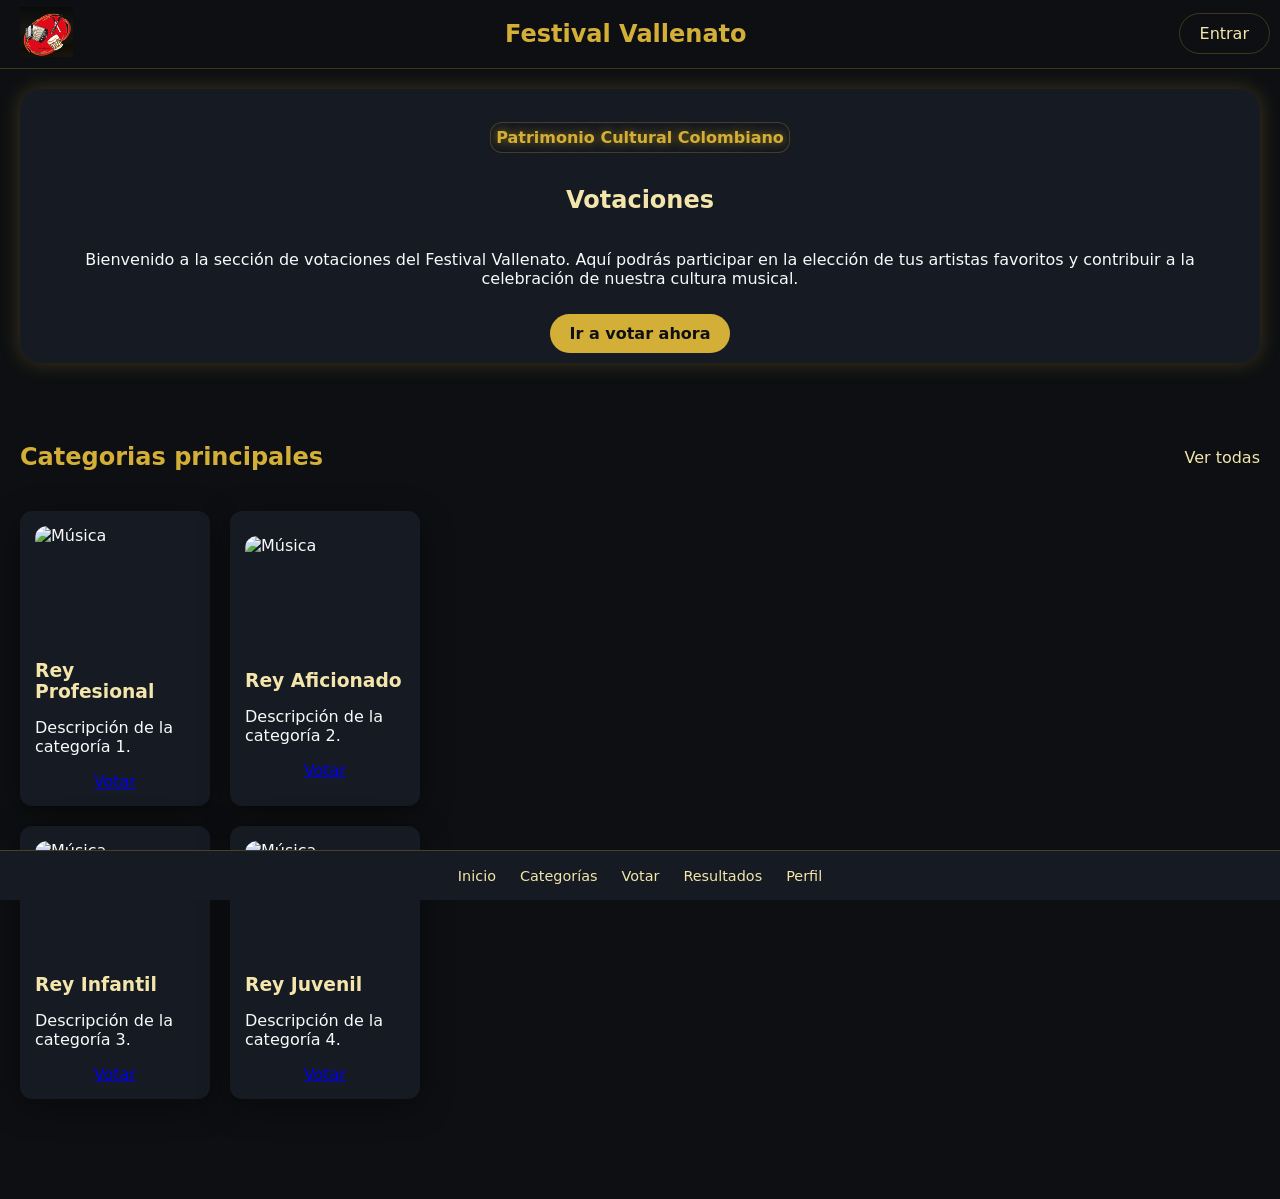
==== templates/index.html @ 5cdb3112 "Reorganización de carpetas y archivos continuación" ====
<!DOCTYPE html>
<html lang="en">
<head>
    <meta charset="UTF-8">
    <meta name="viewport" content="width=device-width, initial-scale=1.0">
    <title>Votaciones</title>
    <link rel="stylesheet" href="/Styles.css">
</head>
<body>
    <div class="container">
        <header class="header-var">
            <div class="logo">
                <img src="/img/logo.png" alt="Logo">
            </div>
            <div class="header-title">
                <h2>Festival Vallenato</h2>
            </div>
            <div class="login-button">
                <a href="login.html">Entrar</a>
            </div>
        </header>
    
        <main class="main-content">
            <article class="voting-section">
                <h2>Patrimonio Cultural Colombiano</h2>  
                <h1>Votaciones</h1>
                <p>Bienvenido a la sección de votaciones del Festival Vallenato. Aquí podrás participar en la elección de tus artistas favoritos y contribuir a la celebración de nuestra cultura musical.</p>
                <div class="voting-button">
                    <a href="voting.html" class="btn">Ir a votar ahora</a>
                </div>
            </article>
    
            <section id="categories" class="categories-section">
                <header class="categories-header">
                    <h2>Categorias principales</h2>
                    <a href="categorias.html" >Ver todas</a>
                </header>
                
                <div class="categories-grid">
                    <article class="category-card card-1">
                        <img src="/img/music.png" alt="Música">
                        <div>
                            <h3>Rey Profesional</h3>
                            <p>Descripción de la categoría 1.</p>
                        </div>
                        <footer class="category-footer">
                            <a href="voting.html" class="btn">Votar</a>
                        </footer>
                    </article>
                    <article class="category-card card-2">
                        <img src="/img/music2.png" alt="Música">
                        <div>
                            <h3>Rey Aficionado</h3>
                            <p>Descripción de la categoría 2.</p>
                        </div>
                        <footer class="category-footer">
                            <a href="voting.html" class="btn">Votar</a>
                        </footer>
                    </article>
                    <article class="category-card card-3">
                        <img src="/img/music2.png" alt="Música">
                        <div>
                            <h3>Rey Infantil</h3>
                            <p>Descripción de la categoría 3.</p>
                        </div>
                        <footer class="category-footer">
                            <a href="voting.html" class="btn">Votar</a>
                        </footer>
                    </article>
                    <article class="category-card card-4">
                        <img src="/img/music.png" alt="Música">
                        <div>
                            <h3>Rey Juvenil</h3>
                            <p>Descripción de la categoría 4.</p>
                        </div>
                        <footer class="category-footer">
                            <a href="voting.html" class="btn">Votar</a>
                        </footer>
                    </article>
                </div>
            </section>    
            
        </main> 
    
        <footer class="footer-var">
            <header class="footer-header">
                <div class="footer-content">
                    <nav class="footer-nav">
                        <ul class="footer-menu">
                            <li class="footer-item"><a href="#">Inicio</a></li>
                            <li class="footer-item"><a href="#categories">Categorías</a></li>
                            <li class="footer-item"><a href="#">Votar</a></li>
                            <li class="footer-item"><a href="#">Resultados</a></li>
                            <li class="footer-item"><a href="#">Perfil</a></li>
                        </ul>
                    </nav>
                </div>
            </header>
        </footer>
    </div>
</body>
</html>
---- Styles.css ----
/* ------- VARIABLES CSS PARA EL FESTIVAL VALLENATO -------*/

:root {
  /* ==========================================
     PALETA DE COLORES - FESTIVAL VALLENATO
     ========================================== */
  --bg-primary: #0d0f12;       /* Fondo principal oscuro ultra profundo */
  --bg-secondary: #161a22;     /* Fondo secundario para tarjetas y contenedores */
  --bg-glass: rgba(22, 26, 34, 0.75); /* Efecto vidrio translúcido */
  --text-secondary: #475569;
  --text-muted: #94a3b8;
  
  --accent-gold: #d4af37;      /* Dorado principal elegante */
  --accent-gold-light: #f3e5ab;/* Dorado claro para brillos y hovers */
  --accent-gold-dark: #997a15; /* Dorado oscuro para sombras o contrastes */
  --accent-ochre: #c28e38;     /* Ocre cálido de acento */
  --accent-red: #c92a2a;       /* Rojo vibrante para alertas o botones de acción */
  
  --text-main: #f8f9fa;        /* Texto principal (blanco suave) */
  --text-muted: #9ba1a6;       /* Texto secundario (gris atenuado) */
  
  --border-color: rgba(212, 175, 55, 0.25); /* Bordes sutiles con destello dorado */
  
  /* ==========================================
     TIPOGRAFÍA
     ========================================== */
  --font-family: 'Inter', system-ui, -apple-system, BlinkMacSystemFont, "Segoe UI", Roboto, sans-serif;
  
  /* ==========================================
     BORDES Y RADIOS (BORDER RADIUS)
     ========================================== */
  --radius-sm: 6px;
  --radius-md: 12px;
  --radius-lg: 20px;
  --radius-pill: 50px;
  
  /* ==========================================
     SOMBRAS Y EFECTOS GLOW
     ========================================== */
  --shadow-card: 0 8px 32px rgba(0, 0, 0, 0.4);
  --shadow-gold-glow: 0 0 20px rgba(212, 175, 55, 0.25);
  --transition-smooth: all 0.3s cubic-bezier(0.4, 0, 0.2, 1);
}

/* ----------- Variables CSS END -------------*/

/* ==========================================
   RESET DE ESTILOS Y BOX-SIZING
   ========================================== */

body, article, section, header, footer, nav, main {
  margin: 0;
  padding: 0;
  box-sizing: border-box;
}

body{
  background-color: var(--bg-primary);
  color: var(--text-main);
  font-family: var(--font-family);
}

/* ==========================================
   CONTENEDOR PRINCIPAL
   ========================================== */

.container {
  margin: 0px;
}

/* ==========================================
   ESTILOS DEL HEADER VAR
   ========================================== */

.header-var {

    display: flex;
    flex-direction: row;
    justify-content: space-between;
    align-items: center;
    background-color: var(--bg-primary);
    width: 100%;
    border-bottom: 1px solid var(--border-color);
    color: var(--accent-gold);
}

.logo img {
    height: 50px;
    width: auto;
    margin-left: 20px;
}

.login-button {
   margin-right: 10px;
   
   a {
      background-color: var(--bg-primary);
      color: var(--accent-gold-light);
      border: 1px solid var(--border-color);
      padding: 10px 20px;
      border-radius: var(--radius-pill);
      cursor: pointer;
      transition: var(--transition-smooth);
      text-decoration: none;

      &:hover {
         background-color: var(--accent-ochre);
         color: var(--bg-primary);
      }
   }
}


/*----------- ESTILOS DEL MAIN CONTENT -------------*/

.main-content {
    margin: 20px auto;
}

/* ==========================================
   ESTILOS DE LA SECCIÓN DE VOTACIONES
   ========================================== */

.voting-section {

   background-color: var(--bg-secondary);
   padding: 20px;
   border-radius: var(--radius-lg);
   box-shadow: var(--shadow-gold-glow);
   display: flex;
   flex-direction: column;
   align-items: center;
   justify-content: center;
   text-align: center;
   margin: 0px 20px;


   h1 {
        color: var(--accent-gold-light);
        
   }

   h2 {
        color: var(--accent-gold);
        border: 1px solid var(--border-color);
        border-radius: var(--radius-md);
        padding: 5px;
        background-color: var(--bg-glass);
        text-shadow: 0 0 10px var(--accent-gold-dark);
        font-size: 1rem;
        width: fit-content;
   }
   
   .voting-button {
      margin-top: 20px;

      a {
         background-color: var(--accent-gold);
         color: var(--bg-primary);
         border: none;
         padding: 10px 20px;
         border-radius: var(--radius-pill);
         cursor: pointer;
         transition: var(--transition-smooth);
         font-weight: bold;
         text-decoration: none;

         &:hover {
            background-color: var(--accent-ochre);
            color: var(--bg-primary);
         }
      }
   }

}

/* ==========================================
   ESTILOS DE LA SECCIÓN DE CATEGORÍAS
   ========================================== */

   .categories-section {
      margin-top: 40px;
      padding: 20px;
   }

   .categories-header {
      display: flex;
      justify-content: space-between;
      align-items: center;
      margin-bottom: 20px;
      color: var(--accent-gold);

      a{
         color: var(--accent-gold-light);
         text-decoration: none;
         transition: var(--transition-smooth);

         &:hover {
            color: var(--accent-ochre);
            text-decoration: underline;
         }
      }
   }

   .categories-grid {
      display: grid;
      grid-template-columns: 1fr 1fr ;
      gap: 20px;
      max-width: 400px;

   }

   .category-card {
      background-color: var(--bg-secondary);
      padding: 15px;
      border-radius: var(--radius-md);
      box-shadow: var(--shadow-card);
      transition: var(--transition-smooth);
      display: flex;
      flex-direction: column;
      align-items: center; 
      justify-content: center;

      &:hover {
         box-shadow: var(--shadow-gold-glow);
         transform: translateY(-5px);
      }

      img {
         width: 100%;
         height: 100px;
         border-radius: var(--radius-md);
         margin-bottom: 15px;
      }

      h3 {
         color: var(--accent-gold-light);
         margin-bottom: 10px;
      }

      p {
         color: var(--text-mutefd);
      }
   }

   
/*----------- MAIN CONTENT END -------------*/

/* ---------- ESTILOS DEL FOOTER NAVBAR -------------*/

.footer-var {
    background-color: var(--bg-primary);
    color: var(--accent-gold);
}

.footer-menu {
   list-style: none;
   display: flex;
   gap: 20px;
   align-items: center;
   justify-content: center;
}


.footer-nav {
    background-color: var(--bg-secondary);
    color: var(--accent-gold-light);
    padding: 10px 0;
    z-index: 100;
    border-top: 1px solid var(--border-color);
}

.footer-nav ul {
    display: flex;
    justify-content: center;
    gap: 1.5rem;
    list-style: none;
    margin: 0;
    padding: 0 1rem;
    flex-wrap: wrap;
}

.footer-item a {
   color: var(--accent-gold-light);
   text-decoration: none;
   transition: var(--transition-smooth);
   font-size: 0.9rem;
   font-weight: 500;

   &:hover {
      color: var(--accent-ochre);
      text-decoration: underline;
   }
}



.footer-nav {
    position: fixed;
    bottom: 0;
    left: 0;
    right: 0;
    width: 100%;
    background-color: var(--bg-secondary);
    border-top: 1px solid var(--border-color);
    z-index: 1000;
    padding: 15px 0;
}
body {
    padding-bottom: 60px;
}
.footer-menu {
    gap: 10px;
}


/* ---------- END FOOTER VAR -------------*/




/*--------- Login Page Styles --------*/

.login-container {
    display: flex;
    flex-direction: column;
    align-items: center;
    justify-content: center;
    height: 50vh;
    padding: 50px;
}

.login-form {
    background-color: var(--bg-secondary);
    padding: 30px;
    border-radius: var(--radius-lg);
    box-shadow: var(--shadow-card);
    width: 100%;
    max-width: 400px;
}
.login-header {
    text-align: center;
    margin-bottom: 20px;
}

.login-header h1 {
    color: var(--accent-gold);
    margin-bottom: 10px;
}

.login-header p {
    color: var(--text-muted);
}


.login-fields {
    display: flex;
    flex-direction: column;
    gap: 15px;

   input[type="submit"] {
        background-color: var(--accent-gold);
        color: var(--bg-primary);
        border: none;
        padding: 10px 20px;
        border-radius: var(--radius-pill);
        cursor: pointer;
        transition: var(--transition-smooth);
        font-weight: bold;

        &:hover {
            background-color: var(--accent-ochre);
            color: var(--bg-primary);
        }
    }
}

.form-control {
    padding: 10px;
    border: 1px solid var(--border-color);
    border-radius: var(--radius-md);
    background-color: var(--bg-primary);
    color: var(--text-main);
    transition: var(--transition-smooth);
}

.login-footer {
    text-align: center;
    margin-top: 20px;
}

/*--------- Login Page END --------*/

/* -------- Register Page Styles --------*/

.register-container {
    display: flex;
    flex-direction: column;
    align-items: center;
    justify-content: center;
    height: 50vh;
    padding: 50px;
    margin-top: 90px;
}

.register-form {
    background-color: var(--bg-secondary);
    padding: 30px;
    border-radius: var(--radius-lg);
    box-shadow: var(--shadow-card);
    width: 100%;
    max-width: 400px;
}

.register-header {
    text-align: center;
    margin-bottom: 20px;
}

.register-header h1 {
    color: var(--accent-gold);
    margin-bottom: 10px;
}

.register-header p {
    color: var(--text-muted);
}

.register-fields {
    display: flex;
    flex-direction: column;
    gap: 15px;

    input[type="submit"] {
        background-color: var(--accent-gold);
        color: var(--bg-primary);
        border: none;
        padding: 10px 20px;
        border-radius: var(--radius-pill);
        cursor: pointer;
        transition: var(--transition-smooth);
        font-weight: bold;

        &:hover {
            background-color: var(--accent-ochre);
            color: var(--bg-primary);
        }
    }
}

.register-footer {
    text-align: center;
    margin-top: 20px;
}

/* -------- Register Page END --------*/

/*-------- Categorias Page Styles --------*/

.categorias-container {
    height: 100vh;
    padding: 0px;
}

.categorias-wrapper {
   display: flex;
   flex-direction: column;
   align-items: center;
   justify-content: center;
   height: 100%;
   gap: 10px;
}

.categorias-header{
   text-align: center;
   font-size: 1rem;

   h1{
      color: var(--accent-ochre);
   }

   p{
      color:var(--text-muted);
   }

}

.tarjeta-categoria{
   display: flex;
   flex-direction: row;
   align-items: center;
   justify-content: center;
   gap: 6px;
   background-color: var(--bg-secondary);
   border-radius: var(--radius-md);
   box-shadow: var(--shadow-card);
   cursor: pointer;
   padding: 10px;
   margin: 4px;

   &:hover {
      box-shadow: var(--shadow-gold-glow);
      transform: translateY(-3px);
   }


}

.card-header h2 {
   color: var(--accent-gold);
}

.card-header p {
   color: var(--text-muted);
}

.card-footer a {
   color: var(--accent-gold-light);
   text-decoration: none;
}
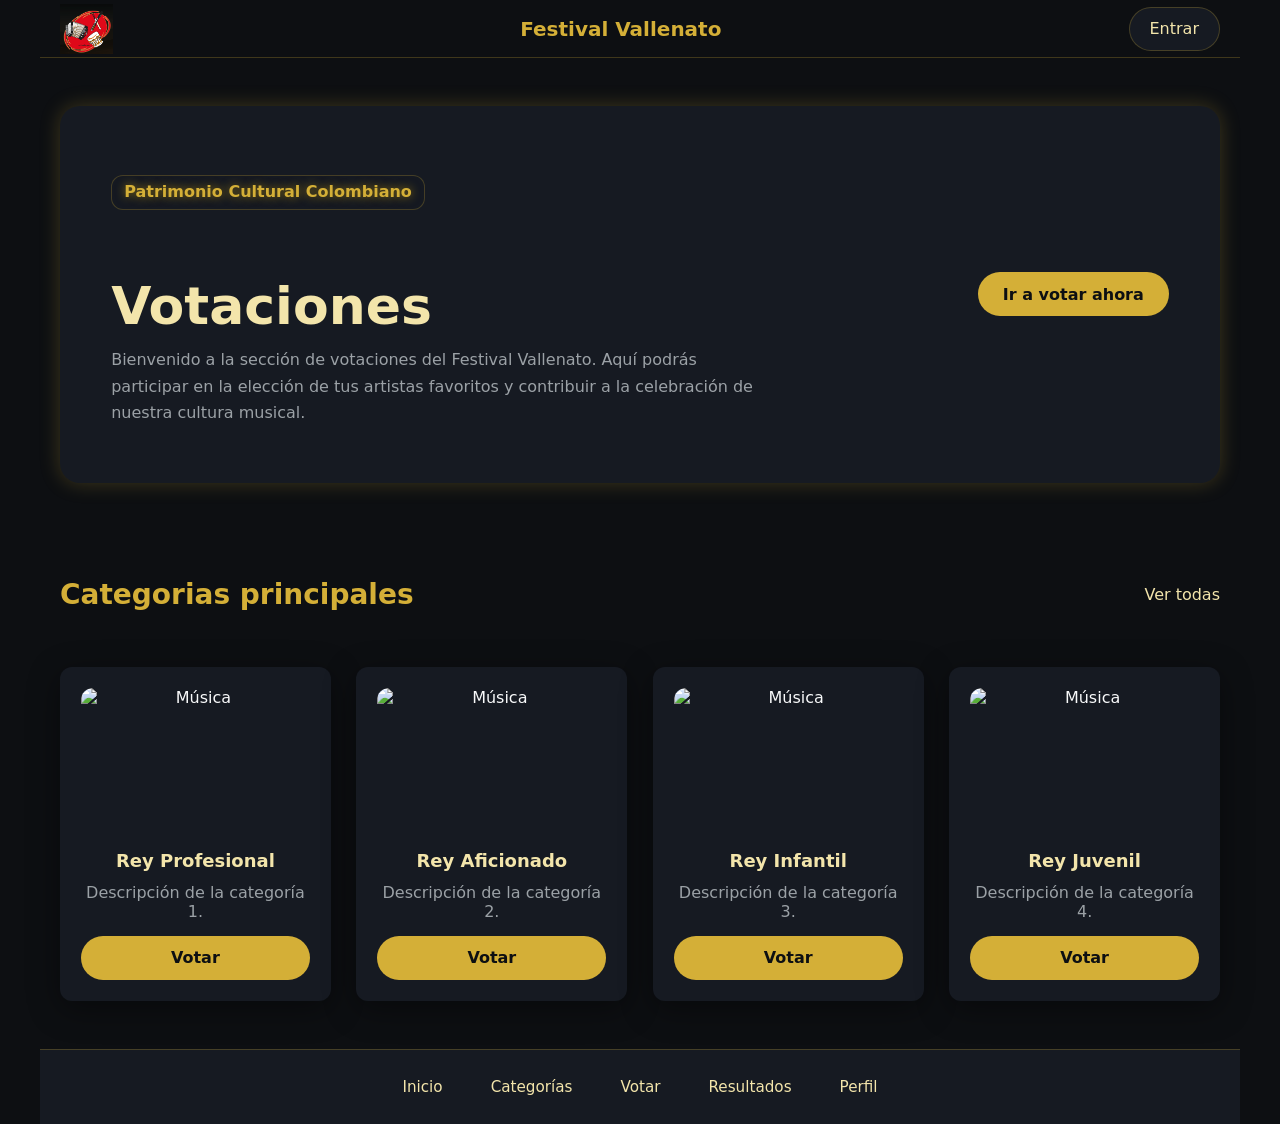
==== commit 0a91c575: "Actualizacion de las rutasd de las secciones creadas hasta el momento" ====
--- a/templates/index.html
+++ b/templates/index.html
@@ -16,7 +16,7 @@
                 <h2>Festival Vallenato</h2>
             </div>
             <div class="login-button">
-                <a href="login.html">Entrar</a>
+                <a href="/templates/public/login.html">Entrar</a>
             </div>
         </header>
     
@@ -26,14 +26,14 @@
                 <h1>Votaciones</h1>
                 <p>Bienvenido a la sección de votaciones del Festival Vallenato. Aquí podrás participar en la elección de tus artistas favoritos y contribuir a la celebración de nuestra cultura musical.</p>
                 <div class="voting-button">
-                    <a href="voting.html" class="btn">Ir a votar ahora</a>
+                    <a href="/templates/public/votaciones.html" class="btn">Ir a votar ahora</a>
                 </div>
             </article>
     
             <section id="categories" class="categories-section">
                 <header class="categories-header">
                     <h2>Categorias principales</h2>
-                    <a href="categorias.html" >Ver todas</a>
+                    <a href="/templates/public/categorias.html" >Ver todas</a>
                 </header>
                 
                 <div class="categories-grid">
--- a/Styles.css
+++ b/Styles.css
@@ -42,6 +42,23 @@
   --shadow-card: 0 8px 32px rgba(0, 0, 0, 0.4);
   --shadow-gold-glow: 0 0 20px rgba(212, 175, 55, 0.25);
   --transition-smooth: all 0.3s cubic-bezier(0.4, 0, 0.2, 1);
+
+  /* ==========================================
+     LAYOUT Y TOKENS DE ESCALADO
+     ========================================== */
+  --content-max: 1200px;      /* Ancho maximo del shell de contenido */
+  --content-narrow: 720px;    /* Bloques de lectura (hero, forms)   */
+  --gutter: 20px;             /* Padding lateral minimo (movil)    */
+
+  /* ==========================================
+     BREAKPOINTS
+     Las custom properties NO son usables dentro
+     de @media, asi que se declaran aqui solo como
+     documentacion y se usan en crudo mas abajo:
+       768px  -> tablet vertical
+       1024px -> tablet apaisado
+       1100px -> escritorio (grid de 4 columnas)
+     ========================================== */
 }
 
 /* ----------- Variables CSS END -------------*/
@@ -49,6 +66,11 @@
 /* ==========================================
    RESET DE ESTILOS Y BOX-SIZING
    ========================================== */
+
+
+*, *::before, *::after {
+  box-sizing: border-box;
+}
 
 body, article, section, header, footer, nav, main {
   margin: 0;
@@ -56,10 +78,62 @@
   box-sizing: border-box;
 }
 
+img {
+  display: block;
+  max-width: 100%;
+  height: auto;
+}
+
 body{
   background-color: var(--bg-primary);
   color: var(--text-main);
   font-family: var(--font-family);
+  min-height: 100dvh;
+  display: flex;
+  flex-direction: column;
+}
+
+/* ==========================================
+   COMPONENTE: BOTONES
+   ========================================== */
+
+.btn,
+.voting-button a,
+.login-fields input[type="submit"],
+.register-fields input[type="submit"] {
+   display: inline-flex;
+   align-items: center;
+   justify-content: center;
+   min-height: 44px;
+   padding: 10px 24px;
+   background-color: var(--accent-gold);
+   color: var(--bg-primary);
+   border: 1px solid transparent;
+   border-radius: var(--radius-pill);
+   font-family: inherit;
+   font-size: 1rem;
+   font-weight: 600;
+   line-height: 1.2;
+   text-align: center;
+   text-decoration: none;
+   white-space: nowrap;
+   cursor: pointer;
+   transition: var(--transition-smooth);
+
+   &:hover {
+      background-color: var(--accent-ochre);
+      color: var(--bg-primary);
+      transform: translateY(-1px);
+   }
+
+   &:active {
+      transform: translateY(0);
+   }
+
+   &:focus-visible {
+      outline: 2px solid var(--accent-gold-light);
+      outline-offset: 3px;
+   }
 }
 
 /* ==========================================
@@ -67,7 +141,12 @@
    ========================================== */
 
 .container {
-  margin: 0px;
+  margin: 0 auto;
+  max-width: var(--content-max);
+  width: 100%;
+  display: flex;
+  flex-direction: column;
+  flex: 1;
 }
 
 /* ==========================================
@@ -80,23 +159,32 @@
     flex-direction: row;
     justify-content: space-between;
     align-items: center;
+    gap: 16px;
     background-color: var(--bg-primary);
     width: 100%;
     border-bottom: 1px solid var(--border-color);
     color: var(--accent-gold);
+    padding-inline: max(var(--gutter), (100% - var(--content-max)) / 2);
+}
+
+.header-title h2 {
+    font-size: clamp(1rem, 0.95rem + 0.4vw, 1.25rem);
+    white-space: nowrap;
+    overflow: hidden;
+    text-overflow: ellipsis;
 }
 
 .logo img {
     height: 50px;
     width: auto;
-    margin-left: 20px;
+    flex-shrink: 0;
 }
 
 .login-button {
-   margin-right: 10px;
-   
+   flex-shrink: 0;
+
    a {
-      background-color: var(--bg-primary);
+      background-color: var(--bg-secondary);
       color: var(--accent-gold-light);
       border: 1px solid var(--border-color);
       padding: 10px 20px;
@@ -104,11 +192,20 @@
       cursor: pointer;
       transition: var(--transition-smooth);
       text-decoration: none;
+      display: inline-flex;
+      align-items: center;
+      justify-content: center;
+      min-height: 44px;
 
       &:hover {
          background-color: var(--accent-ochre);
          color: var(--bg-primary);
       }
+
+      &:focus-visible {
+         outline: 2px solid var(--accent-gold-light);
+         outline-offset: 3px;
+      }
    }
 }
 
@@ -116,7 +213,11 @@
 /*----------- ESTILOS DEL MAIN CONTENT -------------*/
 
 .main-content {
-    margin: 20px auto;
+    width: 100%;
+    max-width: var(--content-max);
+    margin: clamp(24px, 4vw, 48px) auto;
+    padding-inline: var(--gutter);
+    flex: 1;
 }
 
 /* ==========================================
@@ -126,7 +227,7 @@
 .voting-section {
 
    background-color: var(--bg-secondary);
-   padding: 20px;
+   padding: clamp(24px, 5vw, 56px) clamp(20px, 4vw, 64px);
    border-radius: var(--radius-lg);
    box-shadow: var(--shadow-gold-glow);
    display: flex;
@@ -134,44 +235,39 @@
    align-items: center;
    justify-content: center;
    text-align: center;
-   margin: 0px 20px;
+   margin: 0px auto;
+   width: 100%;
 
 
    h1 {
         color: var(--accent-gold-light);
-        
+        font-size: clamp(2rem, 1.4rem + 3vw, 3.25rem);
+        line-height: 1.1;
+        margin-bottom: 0;
    }
 
    h2 {
         color: var(--accent-gold);
         border: 1px solid var(--border-color);
         border-radius: var(--radius-md);
-        padding: 5px;
+        padding: 5px 12px;
         background-color: var(--bg-glass);
         text-shadow: 0 0 10px var(--accent-gold-dark);
         font-size: 1rem;
+        line-height: 1.4;
         width: fit-content;
-   }
-   
+        max-width: 100%;
+   }
+
+   > p {
+        max-width: 65ch;
+        color: var(--text-muted);
+        line-height: 1.65;
+        margin: 0;
+   }
+
    .voting-button {
-      margin-top: 20px;
-
-      a {
-         background-color: var(--accent-gold);
-         color: var(--bg-primary);
-         border: none;
-         padding: 10px 20px;
-         border-radius: var(--radius-pill);
-         cursor: pointer;
-         transition: var(--transition-smooth);
-         font-weight: bold;
-         text-decoration: none;
-
-         &:hover {
-            background-color: var(--accent-ochre);
-            color: var(--bg-primary);
-         }
-      }
+      margin-top: clamp(20px, 3vw, 32px);
    }
 
 }
@@ -181,56 +277,76 @@
    ========================================== */
 
    .categories-section {
-      margin-top: 40px;
-      padding: 20px;
+      margin-top: clamp(40px, 6vw, 72px);
+      padding: 0px;
    }
 
    .categories-header {
       display: flex;
       justify-content: space-between;
       align-items: center;
-      margin-bottom: 20px;
+      gap: 16px;
+      margin-bottom: clamp(20px, 3vw, 32px);
       color: var(--accent-gold);
+      flex-wrap: wrap;
+
+      h2 {
+         font-size: clamp(1.25rem, 1rem + 1vw, 1.75rem);
+         line-height: 1.2;
+      }
 
       a{
          color: var(--accent-gold-light);
          text-decoration: none;
          transition: var(--transition-smooth);
+         font-weight: 500;
+         white-space: nowrap;
 
          &:hover {
             color: var(--accent-ochre);
             text-decoration: underline;
          }
+
+         &:focus-visible {
+            outline: 2px solid var(--accent-gold-light);
+            outline-offset: 3px;
+         }
       }
    }
 
+  
    .categories-grid {
       display: grid;
-      grid-template-columns: 1fr 1fr ;
-      gap: 20px;
-      max-width: 400px;
-
+      grid-template-columns: repeat(2, 1fr);
+      gap: clamp(16px, 4vw, 20px);
+      max-width: none;
+      width: 100%;
    }
 
    .category-card {
       background-color: var(--bg-secondary);
       padding: 15px;
       border-radius: var(--radius-md);
+      border: 1px solid transparent;
       box-shadow: var(--shadow-card);
       transition: var(--transition-smooth);
       display: flex;
       flex-direction: column;
-      align-items: center; 
-      justify-content: center;
+      align-items: center;
+      justify-content: flex-start;
+      text-align: center;
 
       &:hover {
          box-shadow: var(--shadow-gold-glow);
+         border-color: var(--border-color);
          transform: translateY(-5px);
       }
 
       img {
          width: 100%;
-         height: 100px;
+         height: auto;
+         aspect-ratio: 16 / 9;
+         object-fit: cover;
          border-radius: var(--radius-md);
          margin-bottom: 15px;
       }
@@ -238,10 +354,23 @@
       h3 {
          color: var(--accent-gold-light);
          margin-bottom: 10px;
+         font-size: clamp(1rem, 0.95rem + 0.3vw, 1.125rem);
+         line-height: 1.3;
       }
 
       p {
-         color: var(--text-mutefd);
+         color: var(--text-muted);
+         margin: 0;
+      }
+
+      .category-footer {
+         margin-top: auto;
+         padding-top: 15px;
+         width: 100%;
+
+         .btn {
+            width: 100%;
+         }
       }
    }
 
@@ -251,35 +380,32 @@
 /* ---------- ESTILOS DEL FOOTER NAVBAR -------------*/
 
 .footer-var {
-    background-color: var(--bg-primary);
-    color: var(--accent-gold);
+   background-color: var(--bg-primary);
+   color: var(--accent-gold);
+}
+
+.footer-nav {
+   position: fixed;
+   bottom: 0;
+   left: 0;
+   right: 0;
+   width: 100%;
+   z-index: 1000;
+   background-color: var(--bg-secondary);
+   border-top: 1px solid var(--border-color);
+   color: var(--accent-gold-light);
+   padding: 15px 0;
 }
 
 .footer-menu {
    list-style: none;
    display: flex;
-   gap: 20px;
    align-items: center;
    justify-content: center;
-}
-
-
-.footer-nav {
-    background-color: var(--bg-secondary);
-    color: var(--accent-gold-light);
-    padding: 10px 0;
-    z-index: 100;
-    border-top: 1px solid var(--border-color);
-}
-
-.footer-nav ul {
-    display: flex;
-    justify-content: center;
-    gap: 1.5rem;
-    list-style: none;
-    margin: 0;
-    padding: 0 1rem;
-    flex-wrap: wrap;
+   flex-wrap: wrap;
+   gap: 10px;
+   margin: 0;
+   padding: 0 1rem;
 }
 
 .footer-item a {
@@ -288,31 +414,24 @@
    transition: var(--transition-smooth);
    font-size: 0.9rem;
    font-weight: 500;
+   display: inline-flex;
+   align-items: center;
+   min-height: 30px;
 
    &:hover {
       color: var(--accent-ochre);
       text-decoration: underline;
    }
-}
-
-
-
-.footer-nav {
-    position: fixed;
-    bottom: 0;
-    left: 0;
-    right: 0;
-    width: 100%;
-    background-color: var(--bg-secondary);
-    border-top: 1px solid var(--border-color);
-    z-index: 1000;
-    padding: 15px 0;
-}
+
+   &:focus-visible {
+      outline: 2px solid var(--accent-gold-light);
+      outline-offset: 3px;
+   }
+}
+
+
 body {
     padding-bottom: 60px;
-}
-.footer-menu {
-    gap: 10px;
 }
 
 
@@ -328,8 +447,8 @@
     flex-direction: column;
     align-items: center;
     justify-content: center;
-    height: 50vh;
-    padding: 50px;
+    flex: 1;
+    padding: clamp(24px, 5vw, 50px);
 }
 
 .login-form {
@@ -356,39 +475,44 @@
 
 
 .login-fields {
-    display: flex;
-    flex-direction: column;
-    gap: 15px;
-
-   input[type="submit"] {
-        background-color: var(--accent-gold);
-        color: var(--bg-primary);
-        border: none;
-        padding: 10px 20px;
-        border-radius: var(--radius-pill);
-        cursor: pointer;
-        transition: var(--transition-smooth);
-        font-weight: bold;
-
-        &:hover {
-            background-color: var(--accent-ochre);
-            color: var(--bg-primary);
-        }
-    }
+   display: flex;
+   flex-direction: column;
+   gap: 15px;
 }
 
 .form-control {
-    padding: 10px;
-    border: 1px solid var(--border-color);
-    border-radius: var(--radius-md);
-    background-color: var(--bg-primary);
-    color: var(--text-main);
-    transition: var(--transition-smooth);
+   padding: 10px;
+   min-height: 44px;
+   border: 1px solid var(--border-color);
+   border-radius: var(--radius-md);
+   background-color: var(--bg-primary);
+   color: var(--text-main);
+   font-family: inherit;
+   font-size: 1rem;
+   transition: var(--transition-smooth);
+
+   &:focus-visible {
+      outline: 2px solid var(--accent-gold-light);
+      outline-offset: 1px;
+      border-color: var(--accent-gold);
+   }
 }
 
 .login-footer {
-    text-align: center;
-    margin-top: 20px;
+   text-align: center;
+   margin-top: 20px;
+}
+
+.login-footer a,
+.register-footer a {
+   color: var(--accent-gold-light);
+   min-height: 44px;
+   display: inline-flex;
+   align-items: center;
+
+   &:hover {
+      color: var(--accent-ochre);
+   }
 }
 
 /*--------- Login Page END --------*/
@@ -400,9 +524,8 @@
     flex-direction: column;
     align-items: center;
     justify-content: center;
-    height: 50vh;
-    padding: 50px;
-    margin-top: 90px;
+    flex: 1;
+    padding: clamp(24px, 5vw, 50px);
 }
 
 .register-form {
@@ -429,25 +552,9 @@
 }
 
 .register-fields {
-    display: flex;
-    flex-direction: column;
-    gap: 15px;
-
-    input[type="submit"] {
-        background-color: var(--accent-gold);
-        color: var(--bg-primary);
-        border: none;
-        padding: 10px 20px;
-        border-radius: var(--radius-pill);
-        cursor: pointer;
-        transition: var(--transition-smooth);
-        font-weight: bold;
-
-        &:hover {
-            background-color: var(--accent-ochre);
-            color: var(--bg-primary);
-        }
-    }
+   display: flex;
+   flex-direction: column;
+   gap: 15px;
 }
 
 .register-footer {
@@ -460,29 +567,36 @@
 /*-------- Categorias Page Styles --------*/
 
 .categorias-container {
-    height: 100vh;
+    flex: 1;
     padding: 0px;
 }
 
 .categorias-wrapper {
    display: flex;
-   flex-direction: column;
-   align-items: center;
+   flex-direction: row;
+   flex-wrap: wrap;
+   align-items: stretch;
    justify-content: center;
-   height: 100%;
+   width: 100%;
+   max-width: var(--content-max);
+   margin-inline: auto;
+   padding: var(--gutter);
    gap: 10px;
 }
 
 .categorias-header{
    text-align: center;
-   font-size: 1rem;
+   padding: 20px;
 
    h1{
       color: var(--accent-ochre);
+      font-size: 1.5rem;
    }
 
    p{
       color:var(--text-muted);
+      font-size: 0.9rem;
+      line-height: 1.5;
    }
 
 }
@@ -490,6 +604,7 @@
 .tarjeta-categoria{
    display: flex;
    flex-direction: row;
+   flex: 1 1 320px;
    align-items: center;
    justify-content: center;
    gap: 6px;
@@ -499,24 +614,233 @@
    cursor: pointer;
    padding: 10px;
    margin: 4px;
+   transition: var(--transition-smooth);
 
    &:hover {
       box-shadow: var(--shadow-gold-glow);
       transform: translateY(-3px);
    }
 
-
+   &:focus-within {
+      box-shadow: var(--shadow-gold-glow);
+   }
 }
 
 .card-header h2 {
    color: var(--accent-gold);
+   font-size: 1.3rem;
 }
 
 .card-header p {
    color: var(--text-muted);
+   font-size: 0.9rem;
+   line-height: 1.4;
 }
 
 .card-footer a {
    color: var(--accent-gold-light);
    text-decoration: none;
-}+   min-height: 44px;
+   padding-inline: 24px;
+
+   &:hover {
+      color: var(--accent-ochre);
+   }
+}
+
+
+/* ==========================================
+         media queries desktop mode
+   ========================================== */
+
+/* ---------- TABLET (>= 768px) ---------- */
+@media (min-width: 768px) {
+
+   /* Grid de categorias: de 2 a 3 columnas */
+   .categories-grid {
+      grid-template-columns: repeat(3, 1fr);
+   }
+
+   .voting-section {
+      display: grid;
+      grid-template-columns: minmax(0, 1fr) auto;
+      align-items: center;
+      text-align: left;
+      column-gap: clamp(24px, 4vw, 64px);
+      row-gap: 12px;
+   }
+
+   .voting-section h2,
+   .voting-section h1,
+   .voting-section > p {
+      grid-column: 1;
+   }
+
+   .voting-section .voting-button {
+      grid-column: 2;
+      grid-row: 1 / span 3;
+      margin-top: 0;
+      justify-self: end;
+   }
+
+
+   .footer-nav {
+      position: static;
+      margin-top: auto;
+      padding-block: 22px;
+      padding-inline: max(var(--gutter), (100% - var(--content-max)) / 2);
+   }
+
+   .footer-menu {
+      flex-wrap: nowrap;
+      gap: clamp(20px, 4vw, 48px);
+   }
+
+   .footer-item a {
+      font-size: 0.95rem;
+   }
+
+
+   body {
+      padding-bottom: 0;
+   }
+}
+
+/* ---------- TABLET (1024px) ---------- */
+@media (min-width: 1024px) {
+   .login-form,
+   .register-form {
+      padding: 40px;
+   }
+}
+
+/* ---------- ESCRITORIO (1100px) ---------- */
+@media (min-width: 1100px) {
+   .categories-grid {
+      grid-template-columns: repeat(4, 1fr);
+      gap: clamp(20px, 2vw, 28px);
+   }
+
+   .category-card {
+      padding: 20px;
+   }
+}
+
+/* ---------- PANTALLAS MUY ANCHAS (1400px) ----------*/
+@media (min-width: 1400px) {
+   .voting-section {
+      padding-block: clamp(48px, 5vw, 72px);
+   }
+}
+
+/*----------------- Estilos de Sección de Votaciónes disponibles ------------*/
+
+.votaciones-section {
+   margin: 0px 20px;
+
+   h1 {
+      color: var(--accent-gold-light);
+   }
+}
+
+.votaciones-header {
+   text-align: center;
+   margin-bottom: 20px;
+
+   h1 {
+      color: var(--accent-gold-light);
+      margin-bottom: 10px;
+   }
+   
+   p{
+      color: var(--text-muted);
+      font-size: 0.9rem;
+      line-height: 1.5;
+      max-width: 420px;
+      margin: 0px auto;
+   }
+}
+
+/*==================================
+ Lista y tarjetas de votaciones
+=========================*/
+
+.votaciones-lista{
+   display: flex ;
+   flex-direction: column;
+   gap: 20px;
+   max-width: 520px;
+   margin: 0px auto;
+}
+
+.tarjeta-votaciones {
+   background-color: var(--bg-secondary);
+   border: 1px solid var(--border-color);
+   border-radius: var(--radius-lg);
+   box-shadow: var(--shadow-card);
+   padding: 20px;
+   display: flex;
+   flex-direction: column;
+   gap: 12px;
+   text-align: left;
+   transition: var(--transition-smooth);
+
+   &:hover {
+      box-shadow: var(--shadow-gold-glow);
+      transform: translateY(-3px);
+   }
+}
+
+.votacion-encabezado {
+   display: flex;
+   align-items: flex-start;
+   flex-direction: column;
+   gap: 8px;
+
+   h2{
+      color: var(--accent-gold);
+      font-size: 1.15rem;
+   }
+}
+
+.votacion-descripcion {
+   color: var(--text-muted);
+   font-size: 0.9rem;
+   line-height: 1.5;
+}
+
+.votacion-meta {
+   list-style: none;
+   margin: 0px;
+   padding: 0px;
+   display: flex;
+   flex-direction: column;
+   gap: 6px;
+
+   li {
+      display: flex;
+      flex-direction: row;
+      gap: 8px;
+      color: var(--text-muted);
+      font-size: 0.8rem;
+   }
+}
+
+.votacion-acciones {
+   display: flex;
+   flex-direction: row;
+   flex-wrap: wrap;
+   gap: 10px;
+   margin-top: 5px;
+}
+
+@media (min-width: 640px) {
+   .votaciones-lista{
+      display: grid;
+      grid-template-columns: 1fr 1fr;
+      max-width: 900px;
+   }
+}
+
+/*----------------- END Sección de Votaciónes disponibles ------------*/
+
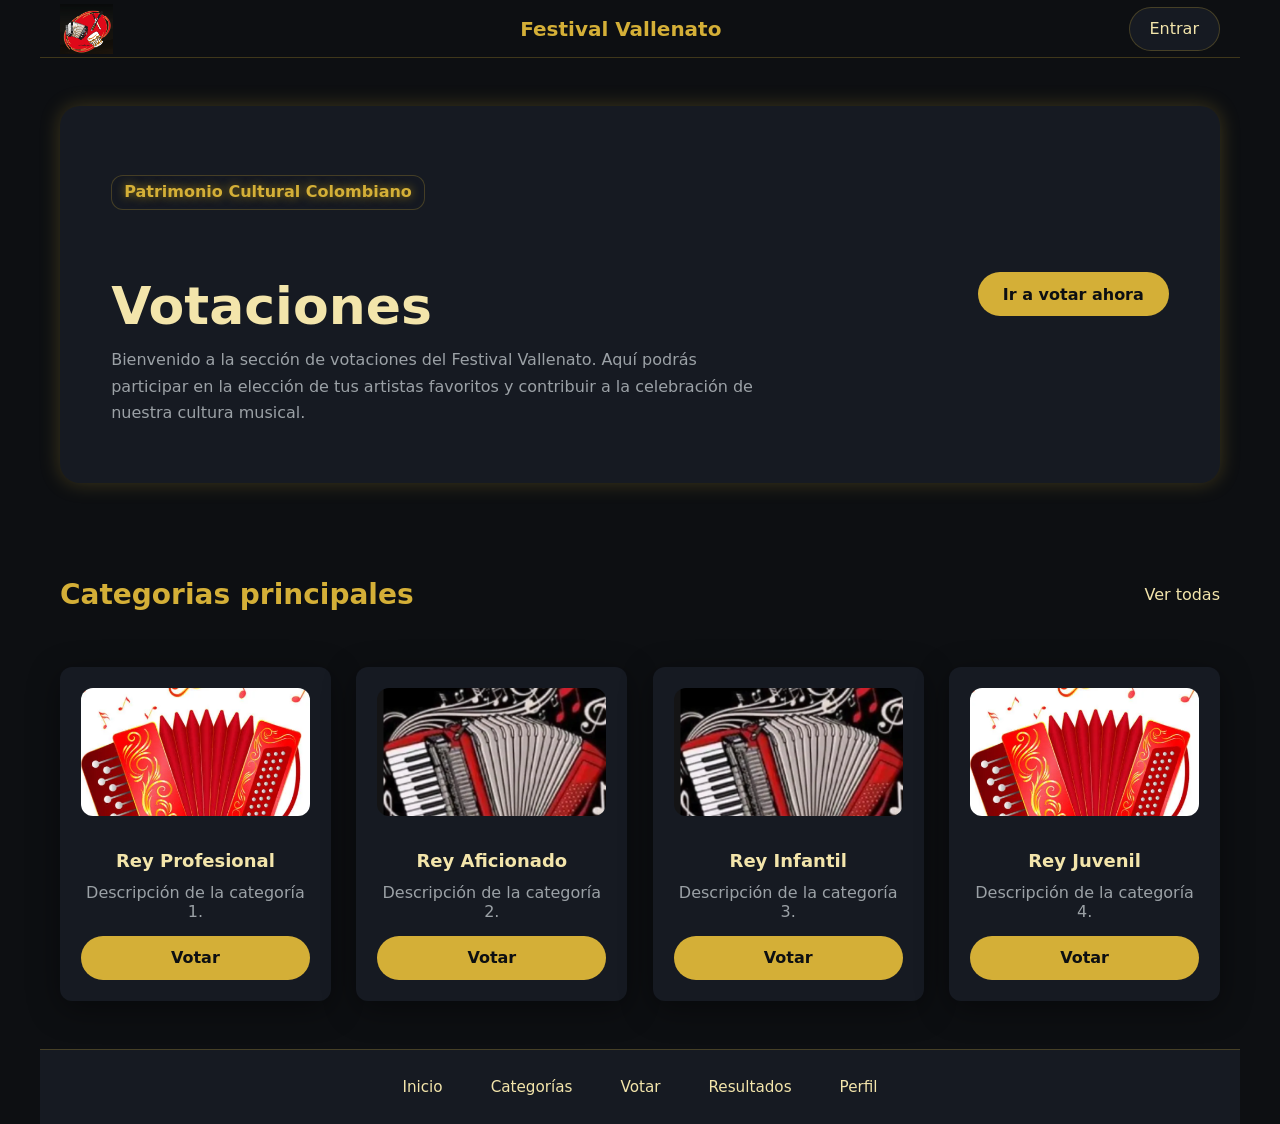
==== commit e12b9f4e: "Recursos temporales y actualizacion de estilos" ====
--- a/templates/index.html
+++ b/templates/index.html
@@ -44,7 +44,7 @@
                             <p>Descripción de la categoría 1.</p>
                         </div>
                         <footer class="category-footer">
-                            <a href="voting.html" class="btn">Votar</a>
+                            <a href="/templates/public/votaciones.html" class="btn">Votar</a>
                         </footer>
                     </article>
                     <article class="category-card card-2">
@@ -54,7 +54,7 @@
                             <p>Descripción de la categoría 2.</p>
                         </div>
                         <footer class="category-footer">
-                            <a href="voting.html" class="btn">Votar</a>
+                            <a href="/templates/public/votaciones.html" class="btn">Votar</a>
                         </footer>
                     </article>
                     <article class="category-card card-3">
@@ -64,7 +64,7 @@
                             <p>Descripción de la categoría 3.</p>
                         </div>
                         <footer class="category-footer">
-                            <a href="voting.html" class="btn">Votar</a>
+                            <a href="/templates/public/votaciones.html" class="btn">Votar</a>
                         </footer>
                     </article>
                     <article class="category-card card-4">
@@ -74,7 +74,7 @@
                             <p>Descripción de la categoría 4.</p>
                         </div>
                         <footer class="category-footer">
-                            <a href="voting.html" class="btn">Votar</a>
+                            <a href="/templates/public/votaciones.html" class="btn">Votar</a>
                         </footer>
                     </article>
                 </div>
@@ -87,10 +87,10 @@
                 <div class="footer-content">
                     <nav class="footer-nav">
                         <ul class="footer-menu">
-                            <li class="footer-item"><a href="#">Inicio</a></li>
-                            <li class="footer-item"><a href="#categories">Categorías</a></li>
-                            <li class="footer-item"><a href="#">Votar</a></li>
-                            <li class="footer-item"><a href="#">Resultados</a></li>
+                            <li class="footer-item"><a href="/templates/index.html">Inicio</a></li>
+                            <li class="footer-item"><a href="/templates/public/categorias.html">Categorías</a></li>
+                            <li class="footer-item"><a href="/templates/public/votaciones.html">Votar</a></li>
+                            <li class="footer-item"><a href="/templates/public/resultados.html">Resultados</a></li>
                             <li class="footer-item"><a href="#">Perfil</a></li>
                         </ul>
                     </nav>
--- a/Styles.css
+++ b/Styles.css
@@ -844,3 +844,240 @@
 
 /*----------------- END Sección de Votaciónes disponibles ------------*/
 
+/*--------- Botones de acción ---------*/
+
+.btn-votar {
+   background-color: var(--accent-gold);
+   color: var(--bg-primary);
+   border: none;
+   padding: 10px 20px;
+   border-radius: var(--radius-pill);
+   font-weight: bold;
+   font-size: 0.9rem;
+   text-align: center;
+   text-decoration: none;
+   cursor: pointer;
+   transition: var(--transition-smooth);
+
+   &:hover {
+      background-color: var(--accent-ochre);
+      color: var(--bg-primary);
+   }
+}
+
+.btn-secundario {
+   background-color: transparent;
+   color: var(--accent-gold-light);
+   border: 1px solid var(--border-color);
+   padding: 10px 20px;
+   border-radius: var(--radius-pill);
+   font-weight: 500;
+   font-size: 0.9rem;
+   text-align: center;
+   text-decoration: none;
+   cursor: pointer;
+   transition: var(--transition-smooth);
+
+   &:hover {
+      background-color: var(--bg-glass);
+      border-color: var(--accent-ochre);
+      color: var(--accent-ochre);
+   }
+}
+
+.btn-deshabilitado {
+   opacity: 0.45;
+   pointer-events: none;
+}
+/*--------- Botones de acción END ---------*/
+
+/*--------- volver atrar ---------*/
+
+.volver-atras {
+   margin: 20px;
+
+   a {
+      display: inline-flex;
+      align-items: center;
+      gap: 6px;
+      color: var(--text-muted);
+      font-size: 0.85rem;
+      text-decoration: none;
+      transition: var(--transition-smooth);
+
+      &:hover {
+         color: var(--accent-gold-light);
+      }
+   }
+}
+
+/*----------------- ESTILOS PAGINA DONDE SER ELIGE EL VOTO ------------*/
+
+.votar-section {
+   max-width: 640px;
+   margin: 0px auto;
+   display: flex;
+   flex-direction: column;
+   gap: 20px;
+}
+
+.votar-header {
+
+   h1 {
+      color: var(--accent-gold-light);
+      margin: 10px 0px 5px;
+   }
+
+   p {
+      color: var(--text-muted);
+      font-size: 0.9rem;
+   }
+}
+
+.votar-form {
+   background-color: var(--bg-secondary);
+   border: 1px solid var(--border-color);
+   border-radius: var(--radius-lg);
+   box-shadow: var(--shadow-card);
+   padding: 20px;
+}
+
+.opciones-lista {
+   border: none;
+   margin: 0px;
+   padding: 0px;
+   display: flex;
+   flex-direction: column;
+   gap: 12px;
+}
+
+.opciones-legend {
+   color: var(--accent-gold);
+   font-size: 1rem;
+   font-weight: bold;
+   margin-bottom: 12px;
+   padding: 0px;
+}
+
+.opcion-voto {
+   position: relative;
+   display: flex;
+   flex-direction: row;
+   align-items: center;
+   gap: 12px;
+   background-color: var(--bg-primary);
+   border: 1px solid var(--border-color);
+   border-radius: var(--radius-md);
+   padding: 12px 14px;
+   cursor: pointer;
+   transition: var(--transition-smooth);
+
+   input[type="radio"] {
+      position: absolute;
+      opacity: 0;
+      width: 0px;
+      height: 0px;
+   }
+
+   &:hover {
+      border-color: var(--accent-ochre);
+      transform: translateY(-2px);
+   }
+
+   &:has(input:checked) {
+      border-color: var(--accent-gold);
+      background-color: var(--bg-glass);
+      box-shadow: var(--shadow-gold-glow);
+   }
+}
+
+.opcion-radio {
+   width: 20px;
+   height: 20px;
+   flex-shrink: 0;
+   border: 2px solid var(--accent-gold);
+   border-radius: var(--radius-pill);
+   display: flex;
+   align-items: center;
+   justify-content: center;
+   transition: var(--transition-smooth);
+
+   &::after {
+      content: "";
+      width: 10px;
+      height: 10px;
+      border-radius: var(--radius-pill);
+      background-color: var(--accent-gold);
+      transform: scale(0);
+      transition: var(--transition-smooth);
+   }
+}
+
+.opcion-voto:has(input:checked) .opcion-radio::after {
+   transform: scale(1);
+}
+
+.opcion-voto:has(input:focus-visible) {
+   outline: 2px solid var(--accent-gold-light);
+   outline-offset: 2px;
+}
+
+.opcion-foto {
+   width: 48px;
+   height: 48px;
+   flex-shrink: 0;
+   border-radius: var(--radius-sm);
+   object-fit: cover;
+   border: 1px solid var(--border-color);
+}
+
+.opcion-datos {
+   display: flex;
+   flex-direction: column;
+   gap: 3px;
+}
+
+.opcion-nombre {
+   color: var(--accent-gold-light);
+   font-size: 0.95rem;
+   font-weight: 500;
+}
+
+.opcion-genero {
+   color: var(--text-muted);
+   font-size: 0.78rem;
+}
+
+.votar-actions {
+   display: flex;
+   flex-direction: row;
+   flex-wrap: wrap;
+   gap: 12px;
+   margin-top: 20px;
+   padding-top: 20px;
+   border-top: 1px solid var(--border-color);
+
+   > * {
+      flex: 1 1 180px;
+   }
+}
+
+.votar-submit {
+   background-color: var(--accent-gold);
+   color: var(--bg-primary);
+   border: none;
+   padding: 12px 20px;
+   border-radius: var(--radius-pill);
+   font-weight: bold;
+   font-size: 0.95rem;
+   cursor: pointer;
+   transition: var(--transition-smooth);
+
+   &:hover {
+      background-color: var(--accent-ochre);
+      color: var(--bg-primary);
+   }
+}
+
+/*----------------- ¡PAGINA DONDE SER ELIGE EL VOTO END ------------*/
+
